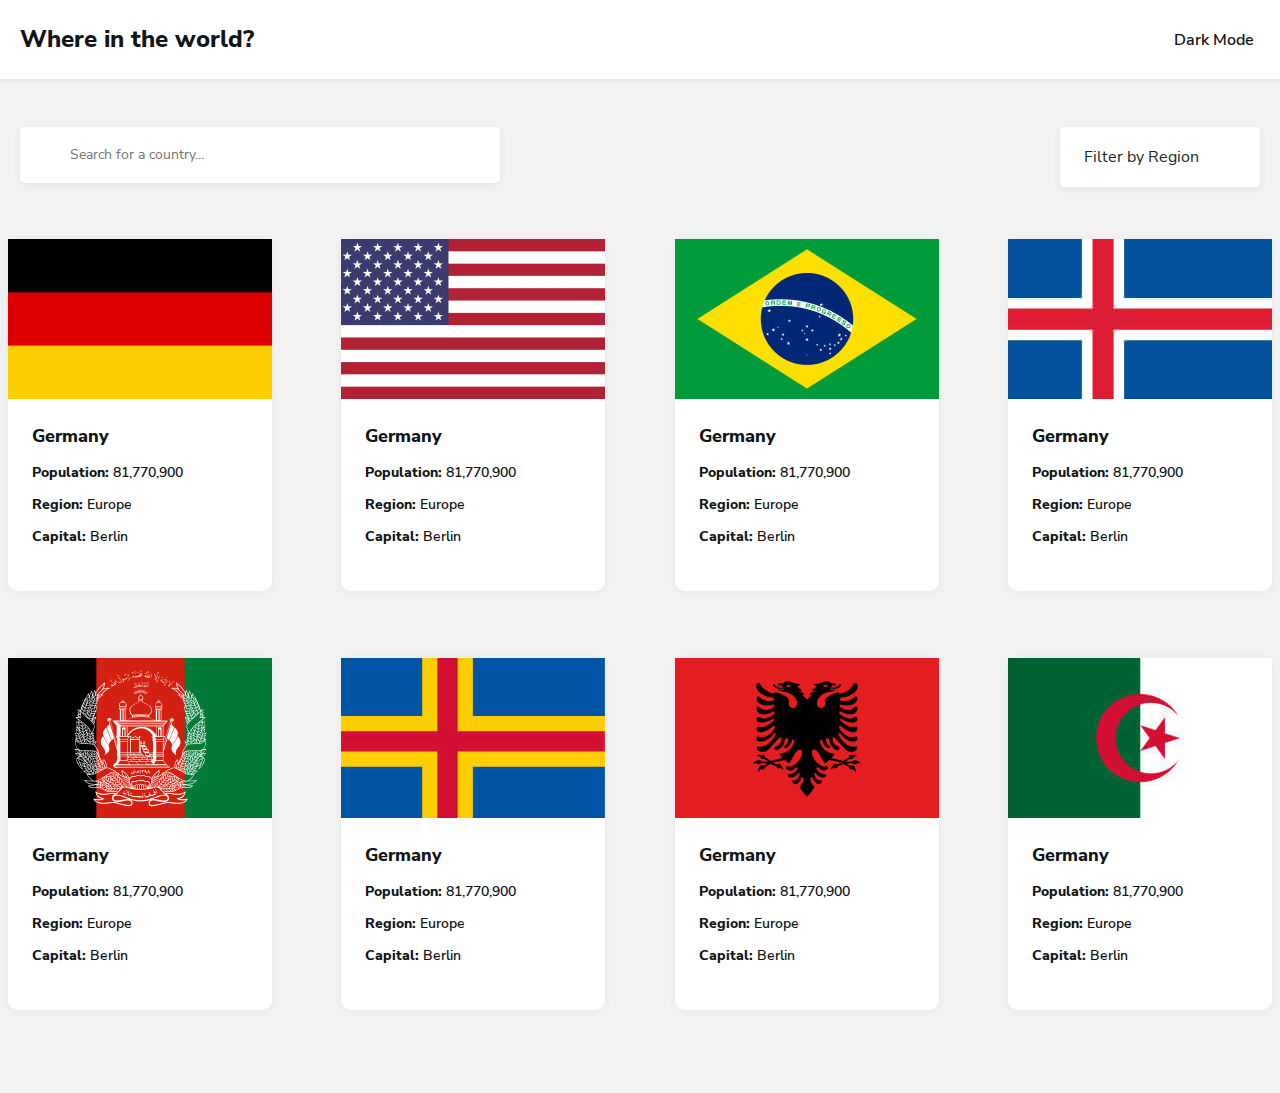
==== index.html @ bc5a8bee "Intial commit" ====
<!DOCTYPE html>
<html lang="en">

<head>
    <meta charset="UTF-8">
    <meta http-equiv="X-UA-Compatible" content="IE=edge">
    <meta name="viewport" content="width=device-width, initial-scale=1.0">
    <title>Flag Bootstrap</title>
    <link rel="stylesheet" href="./bootstrap-5.2.0-dist/css/bootstrap.min.css">
    <link rel="stylesheet" href="./css/main.min.css">
</head>

<body>
    <header>
        <div class="header">
            <div class="header-box container">
                <a href=" ./index.html">Where in the world?</a>
                <button type="button" class="header-mode">Dark Mode</button>
            </div>
        </div>
    </header>

    <main>
        <section class="container">
            <form class="form" action="https://echo.htmlacademy.ru/courses" method="post" autocomplete="off">
                <label class="form-label">
                    <input class="form-input" type="search" placeholder="Search for a country…" name="input-search">
                </label>

                <div class="select-box">
                    <select class="form-select">
                        <option class="form-select-option" value="1" selected disabled>Filter by Region</option>
                        <option class="form-select-option" value="africa">Africa</option>
                        <option class="form-select-option" value="america">America</option>
                        <option class="form-select-option" value="asia">Asia</option>
                        <option class="form-select-option" value="europe">Europe</option>
                        <option class="form-select-option" value="oceania">Oceania</option>
                    </select>
                </div>
            </form>

            <ul class="card-list row">
                <li class="card-list-item col-12">
                    <a href="./germany.html">
                        <img src="./images/Germany-flag.jpg" width="264" height="160" alt="Germany flag">
                    </a>
                    <div class="card-subbox">
                        <h2 class="card-title">Germany</h2>
                        <p class="card-desc"><strong>Population:</strong> 81,770,900</p>
                        <p class="card-desc"><strong>Region:</strong> Europe</p>
                        <p class="card-desc"><strong>Capital:</strong> Berlin</p>
                    </div>
                </li>

                <li class="card-list-item col-12">
                    <img src="./images/usa-flag.jpg" width="264" height="160" alt="Germany flag">
                    <div class="card-subbox">
                        <h2 class="card-title">Germany</h2>
                        <p class="card-desc"><strong>Population:</strong> 81,770,900</p>
                        <p class="card-desc"><strong>Region:</strong> Europe</p>
                        <p class="card-desc"><strong>Capital:</strong> Berlin</p>
                    </div>
                </li>

                <li class="card-list-item col-12">
                    <img src="./images/brazil-flag.jpg" width="264" height="160" alt="Germany flag">
                    <div class="card-subbox">
                        <h2 class="card-title">Germany</h2>
                        <p class="card-desc"><strong>Population:</strong> 81,770,900</p>
                        <p class="card-desc"><strong>Region:</strong> Europe</p>
                        <p class="card-desc"><strong>Capital:</strong> Berlin</p>
                    </div>
                </li>

                <li class="card-list-item col-12">
                    <img src="./images/iceland-flag.jpg" width="264" height="160" alt="Germany flag">
                    <div class="card-subbox">
                        <h2 class="card-title">Germany</h2>
                        <p class="card-desc"><strong>Population:</strong> 81,770,900</p>
                        <p class="card-desc"><strong>Region:</strong> Europe</p>
                        <p class="card-desc"><strong>Capital:</strong> Berlin</p>
                    </div>
                </li>

                <li class="card-list-item col-12">
                    <img src="./images/afganistan-flag.jpg" width="264" height="160" alt="Germany flag">
                    <div class="card-subbox">
                        <h2 class="card-title">Germany</h2>
                        <p class="card-desc"><strong>Population:</strong> 81,770,900</p>
                        <p class="card-desc"><strong>Region:</strong> Europe</p>
                        <p class="card-desc"><strong>Capital:</strong> Berlin</p>
                    </div>
                </li>

                <li class="card-list-item col-12">
                    <img src="./images/aland-flag.jpg" width="264" height="160" alt="Germany flag">
                    <div class="card-subbox">
                        <h2 class="card-title">Germany</h2>
                        <p class="card-desc"><strong>Population:</strong> 81,770,900</p>
                        <p class="card-desc"><strong>Region:</strong> Europe</p>
                        <p class="card-desc"><strong>Capital:</strong> Berlin</p>
                    </div>
                </li>

                <li class="card-list-item col-12">
                    <img src="./images/albania-flag.jpg" width="264" height="160" alt="Germany flag">
                    <div class="card-subbox">
                        <h2 class="card-title">Germany</h2>
                        <p class="card-desc"><strong>Population:</strong> 81,770,900</p>
                        <p class="card-desc"><strong>Region:</strong> Europe</p>
                        <p class="card-desc"><strong>Capital:</strong> Berlin</p>
                    </div>
                </li>

                <li class="card-list-item col-12">
                    <img src="./images/algeria-flag.jpg" width="264" height="160" alt="Germany flag">
                    <div class="card-subbox">
                        <h2 class="card-title">Germany</h2>
                        <p class="card-desc"><strong>Population:</strong> 81,770,900</p>
                        <p class="card-desc"><strong>Region:</strong> Europe</p>
                        <p class="card-desc"><strong>Capital:</strong> Berlin</p>
                    </div>
                </li>
            </ul>
        </section>
    </main>

    <script src="./bootstrap-5.2.0-dist/js/bootstrap.bundle.min.js"></script>
    <script src="./js/main.js"></script>
</body>

</html>
---- css/main.min.css ----
/*! normalize.css v8.0.1 | MIT License | github.com/necolas/normalize.css */html{line-height:1.15;-webkit-text-size-adjust:100%}body{margin:0}main{display:block}h1{font-size:2em;margin:.67em 0}hr{box-sizing:content-box;height:0;overflow:visible}pre{font-family:monospace,monospace;font-size:1em}a{background-color:transparent}abbr[title]{border-bottom:none;text-decoration:underline;text-decoration:underline dotted}b,strong{font-weight:bolder}code,kbd,samp{font-family:monospace,monospace;font-size:1em}small{font-size:80%}sub,sup{font-size:75%;line-height:0;position:relative;vertical-align:baseline}sub{bottom:-.25em}sup{top:-.5em}img{border-style:none}button,input,optgroup,select,textarea{font-family:inherit;font-size:100%;line-height:1.15;margin:0}button,input{overflow:visible}button,select{text-transform:none}[type=button],[type=reset],[type=submit],button{-webkit-appearance:button}[type=button]::-moz-focus-inner,[type=reset]::-moz-focus-inner,[type=submit]::-moz-focus-inner,button::-moz-focus-inner{border-style:none;padding:0}[type=button]:-moz-focusring,[type=reset]:-moz-focusring,[type=submit]:-moz-focusring,button:-moz-focusring{outline:1px dotted ButtonText}fieldset{padding:.35em .75em .625em}legend{box-sizing:border-box;color:inherit;display:table;max-width:100%;padding:0;white-space:normal}progress{vertical-align:baseline}textarea{overflow:auto}[type=checkbox],[type=radio]{box-sizing:border-box;padding:0}[type=number]::-webkit-inner-spin-button,[type=number]::-webkit-outer-spin-button{height:auto}[type=search]{-webkit-appearance:textfield;outline-offset:-2px}[type=search]::-webkit-search-decoration{-webkit-appearance:none}::-webkit-file-upload-button{-webkit-appearance:button;font:inherit}details{display:block}summary{display:list-item}template{display:none}[hidden]{display:none}
.header-mode,header a{color:var(--main-text-color)}.form-label::before,.germany-link::before,.header-mode::before,.select-box::after{position:absolute;content:""}:root{--main-white-color:#FFF;--main-body-color:#f2f2f2;--main-text-color:#111517}@font-face{font-family:'Nunito Sans';font-style:normal;font-weight:300;src:local(''),url('../fonts/nunito-sans-v12-latin-300.woff2') format('woff2'),url('../fonts/nunito-sans-v12-latin-300.woff') format('woff')}@font-face{font-family:'Nunito Sans';font-style:normal;font-weight:400;src:local(''),url('../fonts/nunito-sans-v12-latin-regular.woff2') format('woff2'),url('../fonts/nunito-sans-v12-latin-regular.woff') format('woff')}@font-face{font-family:'Nunito Sans';font-style:normal;font-weight:600;src:url('../fonts/nunito-sans-v12-latin-600.woff2') format('woff2'),url('../fonts/nunito-sans-v12-latin-600.woff') format('woff')}@font-face{font-family:'Nunito Sans';font-style:normal;font-weight:700;src:url('../fonts/nunito-sans-v12-latin-700.woff2') format('woff2'),url('../fonts/nunito-sans-v12-latin-700.woff') format('woff')}@font-face{font-family:'Nunito Sans';font-style:normal;font-weight:800;src:url('../fonts/nunito-sans-v12-latin-800.woff2') format('woff2'),url('../fonts/nunito-sans-v12-latin-800.woff') format('woff')}body{font-family:'Nunito Sans',sans-serif;margin:0;padding:0;box-sizing:border-box;background-color:var(--main-body-color)}.visually-hidden{clip:rect(0 0 0 0);clip-path:inset(50%);height:1px;overflow:hidden;position:absolute;white-space:nowrap;width:1px}.form-label,.form-select,.germany-link,.header-mode,.select-box{position:relative}.container{width:100%;max-width:1320px;margin:0 auto;padding:0 20px}.header{background:var(--main-white-color);box-shadow:0 2px 4px rgba(0,0,0,.0562443)}.header-box{display:flex;align-items:center;justify-content:space-between}header a{padding-top:23px;padding-bottom:23px;text-decoration:none;font-weight:800;font-size:24px;line-height:33px}.header-mode{font-weight:600;font-size:16px;line-height:22px;background:0 0;border:none;outline:0}.header-mode::before{background-image:url("../Images/dark-mode.svg");background-repeat:no-repeat;width:20px;height:25px;left:-24px;bottom:-6px}.form{padding-top:48px;padding-bottom:48px;display:flex;justify-content:space-between}.form-input,.form-select{padding-top:18px;padding-bottom:18px;box-shadow:0 2px 9px rgba(0,0,0,.0532439);background:var(--main-white-color)}.form-label::before{background:url("../Images/search.svg") no-repeat;width:18px;height:18px;bottom:19px;left:18px}.form-input{width:480px;padding-left:50px;border-radius:5px;border:none;font-size:14px;line-height:20px;color:#848484}.card-desc,.card-title{color:var(--main-text-color)}.form-select{width:200px;padding-left:24px;border-radius:5px;appearance:none;border:none}.select-box::after{background:url("../Images/arrow.svg") no-repeat;width:12px;height:12px;right:15px;bottom:22px}.card-list{display:flex;align-items:center;justify-content:space-between;flex-wrap:wrap;padding-left:0;list-style:none}.card-list-item{width:264px;margin-bottom:67px;padding-left:0;background:var(--main-white-color);box-shadow:0 0 7px 2px rgba(0,0,0,.0294384);border-radius:10px}.card-list-item:nth-child(4),.card-list-item:nth-child(8),.germany-countries-button:last-child{margin-right:0}.card-subbox{padding-top:24px;padding-left:24px;padding-bottom:30px}.card-title{margin-bottom:16px;font-weight:800;font-size:18px;line-height:26px}.card-desc{font-weight:600;font-size:14px;line-height:16px}.theme-button{--main-white-color:#2B3844;--main-text-color:#fff;--main-body-color:#202C36}@media screen and (max-width:827px){.form-label,.form-select{position:relative}.form{padding-top:48px;padding-bottom:48px;display:flex;justify-content:space-between;flex-direction:column}.form-input,.form-select{padding-top:18px;padding-bottom:18px;background:var(--main-white-color);box-shadow:0 2px 9px rgba(0,0,0,.0532439)}.form-label::before{position:absolute;content:"";background:url("../Images/search.svg") no-repeat;width:18px;height:18px;bottom:19px;left:18px}.form-input{width:100%;padding-left:50px;border-radius:5px;border:none;font-size:14px;line-height:20px;color:#848484}.form-select{width:200px;margin-top:40px;padding-left:24px;border-radius:5px;appearance:none;border:none}.select-box::after{position:absolute;content:"";background:url("../Images/arrow.svg") no-repeat;width:12px;height:12px;right:0;left:170px;bottom:22px}}.germany-link,.germany-subtitle,.germany-title{color:var(--main-text-color)}@media screen and (max-width:544px){header a{padding-top:30px;padding-bottom:30px;font-weight:800;font-size:14px;line-height:20px;color:var(--main-text-color)}.card-list-item{width:264px;margin:0 auto 67px;padding-left:0;background:var(--main-white-color);box-shadow:0 0 7px 2px rgba(0,0,0,.0294384);border-radius:5px}.card-list-item:nth-child(4){margin:0 auto 71px}.card-list-item:last-child{margin:0 auto}}.germany,.germany-box{padding-top:80px}.germany-link{display:inline-block;margin-left:51px;font-weight:300;font-size:16px;line-height:20px;text-decoration:none}.germany-link::before{left:-25px;top:5px;background-image:url("../Images/back-arrow.svg");background-repeat:no-repeat;width:13px;height:13px}.germany-image,.germany-info{width:50%}.germany-title{font-weight:800;font-size:32px;line-height:44px}.germany-countries,.germany-information{display:flex;align-items:center}.card-germany{padding-left:0}.card-germany:last-child{margin-left:141px}.germany-subtitle{margin-right:15px;font-weight:600;font-size:16px;line-height:24px}.germany-countries-button{margin-right:10px}.germany-image-two{display:none}.germany-info{padding-top:50px}@media screen and (max-width:1140px){.germany-image,.germany-title{text-align:center}.germany-box{flex-direction:column}.germany-image{width:100%;margin:0 auto}.germany-info{width:100%;margin:50px auto 0;text-align:start}.germany-wrapper{display:flex;justify-content:center}.germany-countries{justify-content:center}}@media screen and (max-width:603px){.germany{padding-bottom:100px}.germany-image-one{display:none}.germany-image-two{width:100%;display:inline-block}.germany-box{flex-direction:column}.germany-image{width:100%;margin:0 auto;text-align:center}.germany-info,.germany-title{text-align:start}.germany-info{width:100%;margin:50px 0 0}.germany-wrapper{display:flex;justify-content:flex-start}.germany-countries{justify-content:flex-start}.germany-information{display:flex;flex-direction:column;align-items:flex-start}.card-germany:last-child{margin-left:0}}@media screen and (min-width:320px) and (max-width:400px){.header{width:127%}.germany-box{width:137%}}
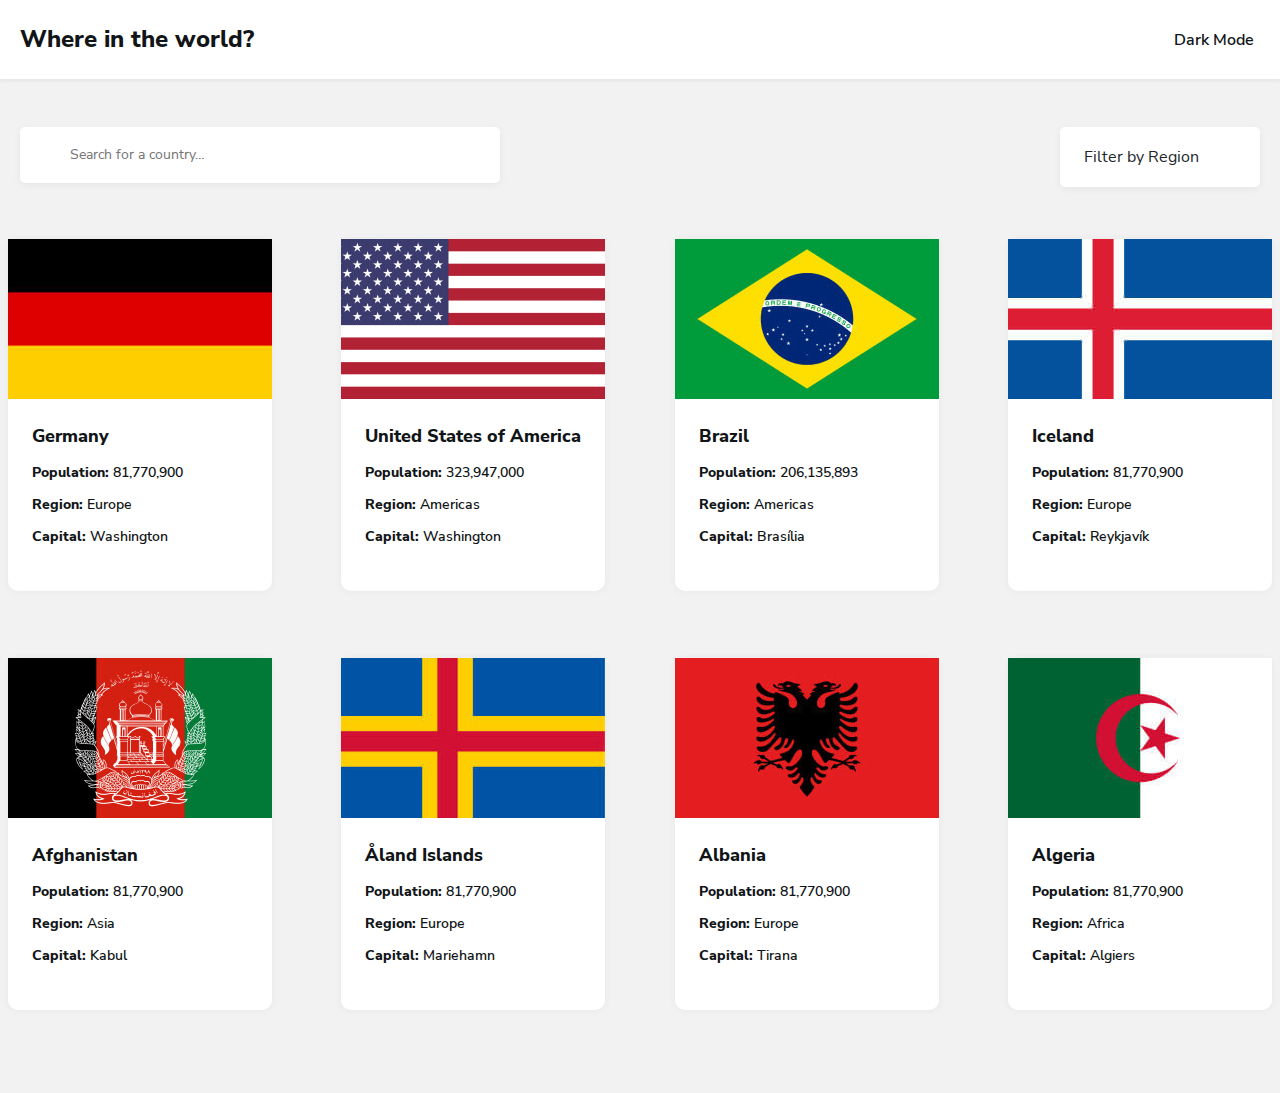
==== commit 5ad1e0c4: "Add Pages" ====
--- a/index.html
+++ b/index.html
@@ -48,77 +48,91 @@
                         <h2 class="card-title">Germany</h2>
                         <p class="card-desc"><strong>Population:</strong> 81,770,900</p>
                         <p class="card-desc"><strong>Region:</strong> Europe</p>
-                        <p class="card-desc"><strong>Capital:</strong> Berlin</p>
+                        <p class="card-desc"><strong>Capital:</strong> Washington</p>
                     </div>
                 </li>
 
                 <li class="card-list-item col-12">
-                    <img src="./images/usa-flag.jpg" width="264" height="160" alt="Germany flag">
+                    <a href="./usa.html">
+                        <img src="./images/usa-flag.jpg" width="264" height="160" alt="Germany flag">
+                    </a>
                     <div class="card-subbox">
-                        <h2 class="card-title">Germany</h2>
-                        <p class="card-desc"><strong>Population:</strong> 81,770,900</p>
-                        <p class="card-desc"><strong>Region:</strong> Europe</p>
-                        <p class="card-desc"><strong>Capital:</strong> Berlin</p>
+                        <h2 class="card-title">United States of America</h2>
+                        <p class="card-desc"><strong>Population:</strong> 323,947,000</p>
+                        <p class="card-desc"><strong>Region:</strong> Americas</p>
+                        <p class="card-desc"><strong>Capital:</strong> Washington</p>
                     </div>
                 </li>
 
                 <li class="card-list-item col-12">
-                    <img src="./images/brazil-flag.jpg" width="264" height="160" alt="Germany flag">
+                    <a href="./brasil.html">
+                        <img src="./images/brazil-flag.jpg" width="264" height="160" alt="Germany flag">
+                    </a>
                     <div class="card-subbox">
-                        <h2 class="card-title">Germany</h2>
-                        <p class="card-desc"><strong>Population:</strong> 81,770,900</p>
-                        <p class="card-desc"><strong>Region:</strong> Europe</p>
-                        <p class="card-desc"><strong>Capital:</strong> Berlin</p>
+                        <h2 class="card-title">Brazil</h2>
+                        <p class="card-desc"><strong>Population:</strong> 206,135,893</p>
+                        <p class="card-desc"><strong>Region:</strong> Americas</p>
+                        <p class="card-desc"><strong>Capital:</strong> Brasília</p>
                     </div>
                 </li>
 
                 <li class="card-list-item col-12">
-                    <img src="./images/iceland-flag.jpg" width="264" height="160" alt="Germany flag">
+                    <a href="./iceland.html">
+                        <img src="./images/iceland-flag.jpg" width="264" height="160" alt="Germany flag">
+                    </a>
                     <div class="card-subbox">
-                        <h2 class="card-title">Germany</h2>
+                        <h2 class="card-title">Iceland</h2>
                         <p class="card-desc"><strong>Population:</strong> 81,770,900</p>
                         <p class="card-desc"><strong>Region:</strong> Europe</p>
-                        <p class="card-desc"><strong>Capital:</strong> Berlin</p>
+                        <p class="card-desc"><strong>Capital:</strong> Reykjavík</p>
                     </div>
                 </li>
 
                 <li class="card-list-item col-12">
-                    <img src="./images/afganistan-flag.jpg" width="264" height="160" alt="Germany flag">
+                    <a href="./afganistan.html">
+                        <img src="./images/afganistan-flag.jpg" width="264" height="160" alt="Germany flag">
+                    </a>
                     <div class="card-subbox">
-                        <h2 class="card-title">Germany</h2>
+                        <h2 class="card-title">Afghanistan</h2>
                         <p class="card-desc"><strong>Population:</strong> 81,770,900</p>
-                        <p class="card-desc"><strong>Region:</strong> Europe</p>
-                        <p class="card-desc"><strong>Capital:</strong> Berlin</p>
+                        <p class="card-desc"><strong>Region:</strong> Asia</p>
+                        <p class="card-desc"><strong>Capital:</strong> Kabul</p>
                     </div>
                 </li>
 
                 <li class="card-list-item col-12">
-                    <img src="./images/aland-flag.jpg" width="264" height="160" alt="Germany flag">
+                    <a href="./aland.html">
+                        <img src="./images/aland-flag.jpg" width="264" height="160" alt="Germany flag">
+                    </a>
                     <div class="card-subbox">
-                        <h2 class="card-title">Germany</h2>
+                        <h2 class="card-title">Åland Islands</h2>
                         <p class="card-desc"><strong>Population:</strong> 81,770,900</p>
                         <p class="card-desc"><strong>Region:</strong> Europe</p>
-                        <p class="card-desc"><strong>Capital:</strong> Berlin</p>
+                        <p class="card-desc"><strong>Capital:</strong> Mariehamn</p>
                     </div>
                 </li>
 
                 <li class="card-list-item col-12">
-                    <img src="./images/albania-flag.jpg" width="264" height="160" alt="Germany flag">
+                    <a href="./albania.html">
+                        <img src="./images/albania-flag.jpg" width="264" height="160" alt="Germany flag">
+                    </a>
                     <div class="card-subbox">
-                        <h2 class="card-title">Germany</h2>
+                        <h2 class="card-title">Albania</h2>
                         <p class="card-desc"><strong>Population:</strong> 81,770,900</p>
                         <p class="card-desc"><strong>Region:</strong> Europe</p>
-                        <p class="card-desc"><strong>Capital:</strong> Berlin</p>
+                        <p class="card-desc"><strong>Capital:</strong> Tirana</p>
                     </div>
                 </li>
 
                 <li class="card-list-item col-12">
-                    <img src="./images/algeria-flag.jpg" width="264" height="160" alt="Germany flag">
+                    <a href="./algeria.html">
+                        <img src="./images/algeria-flag.jpg" width="264" height="160" alt="Germany flag">
+                    </a>
                     <div class="card-subbox">
-                        <h2 class="card-title">Germany</h2>
+                        <h2 class="card-title">Algeria</h2>
                         <p class="card-desc"><strong>Population:</strong> 81,770,900</p>
-                        <p class="card-desc"><strong>Region:</strong> Europe</p>
-                        <p class="card-desc"><strong>Capital:</strong> Berlin</p>
+                        <p class="card-desc"><strong>Region:</strong> Africa</p>
+                        <p class="card-desc"><strong>Capital:</strong> Algiers</p>
                     </div>
                 </li>
             </ul>
